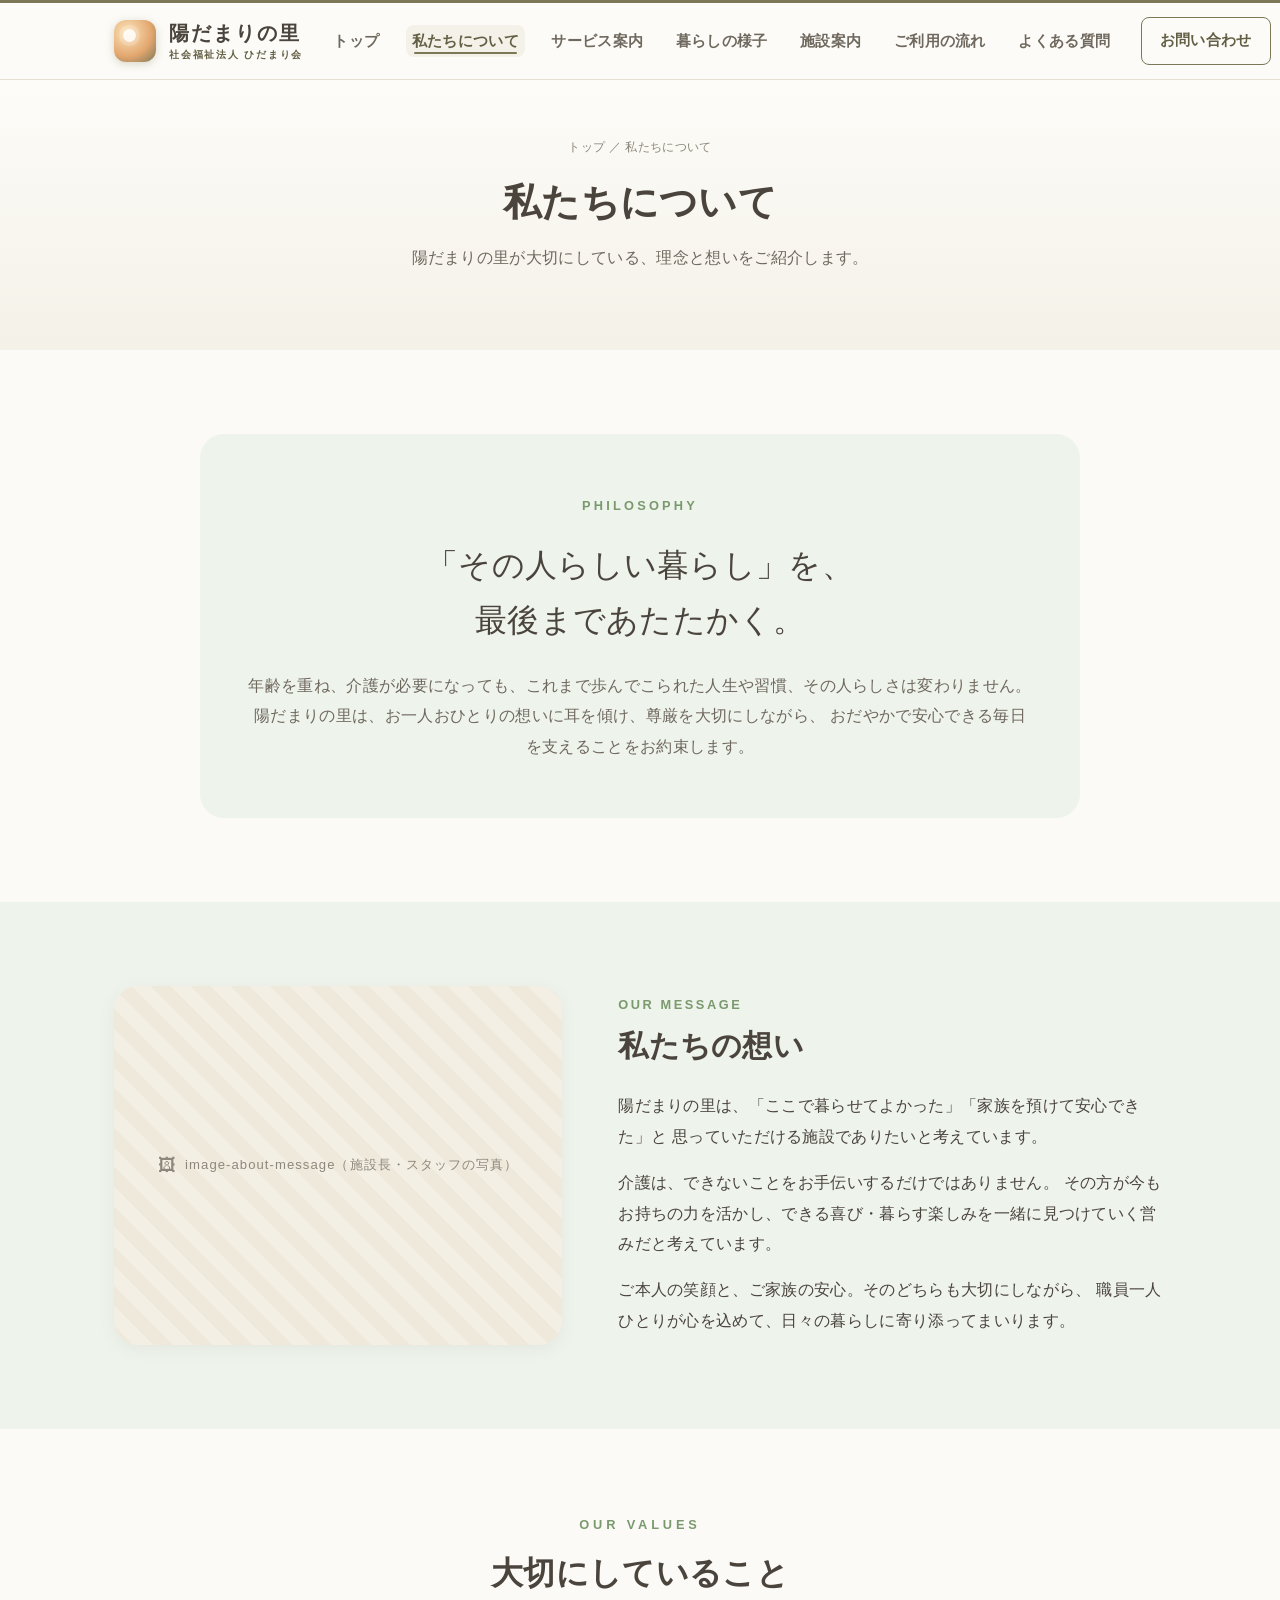
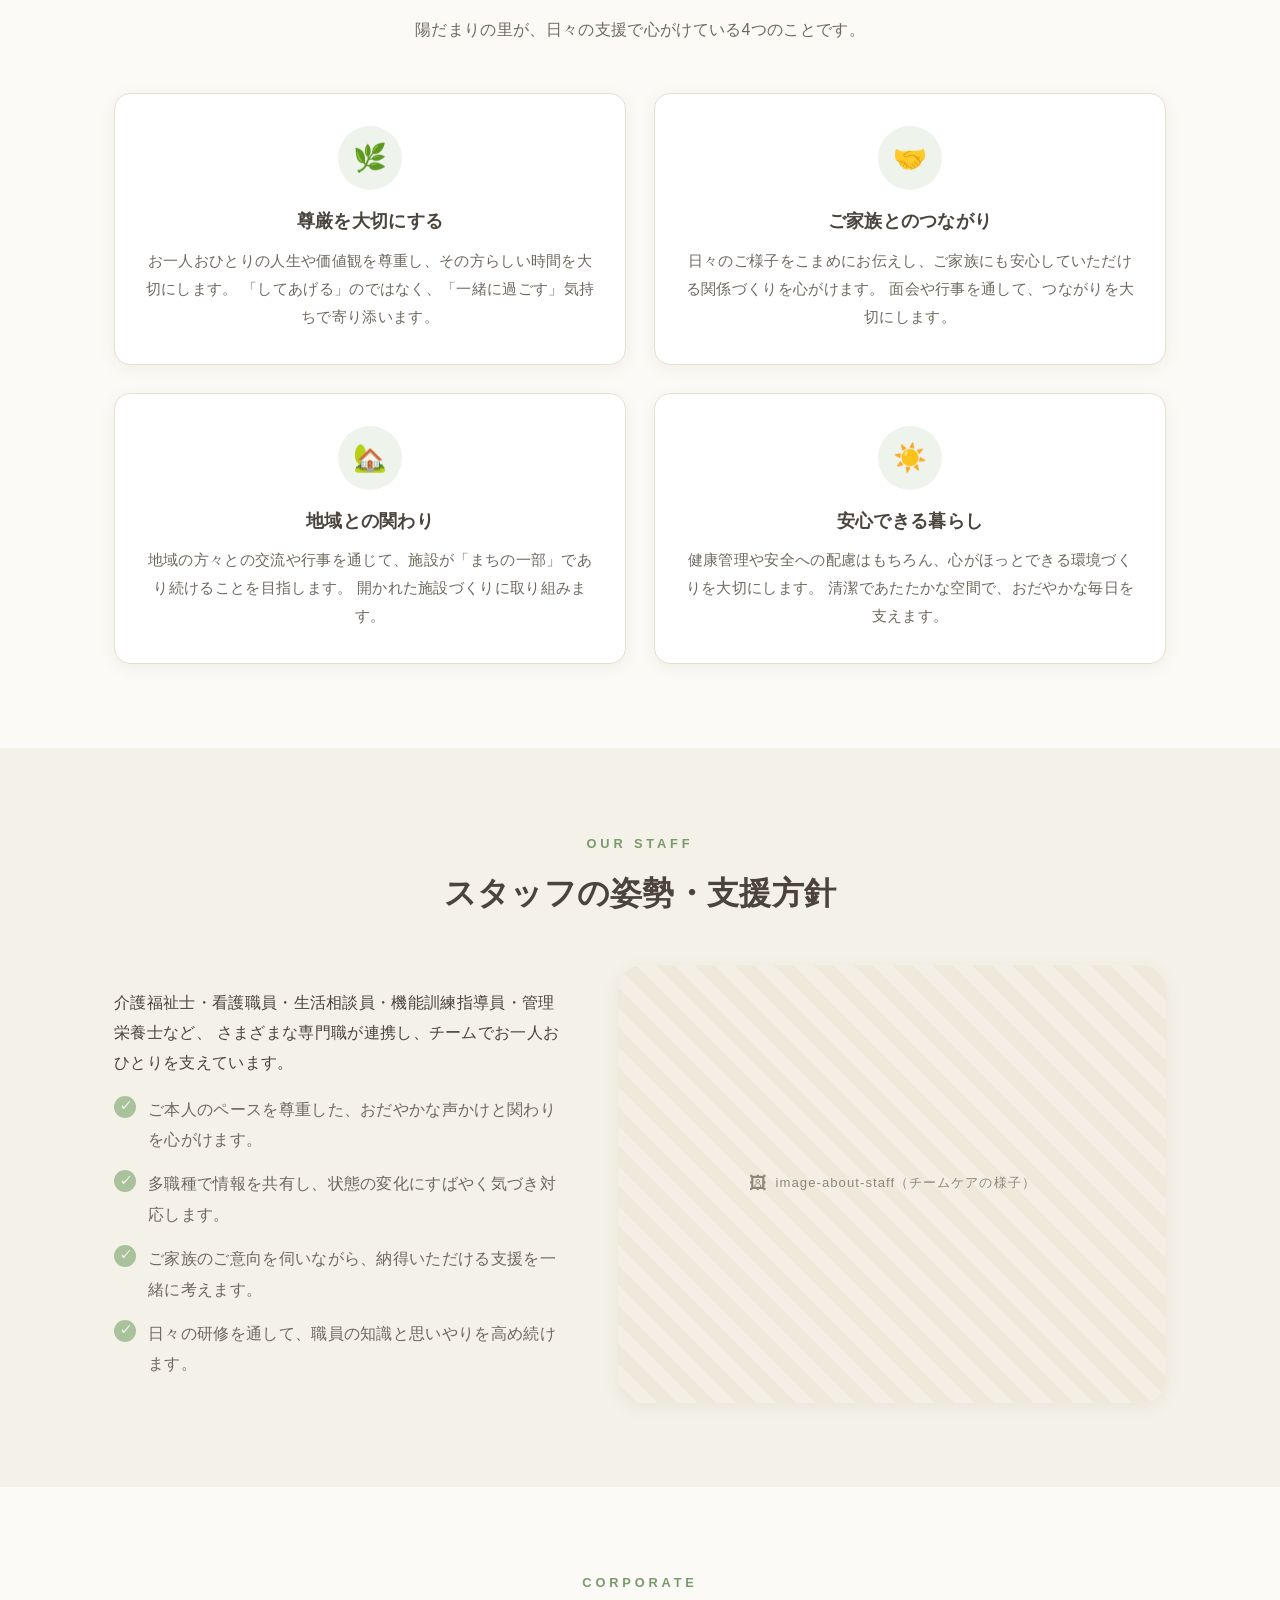
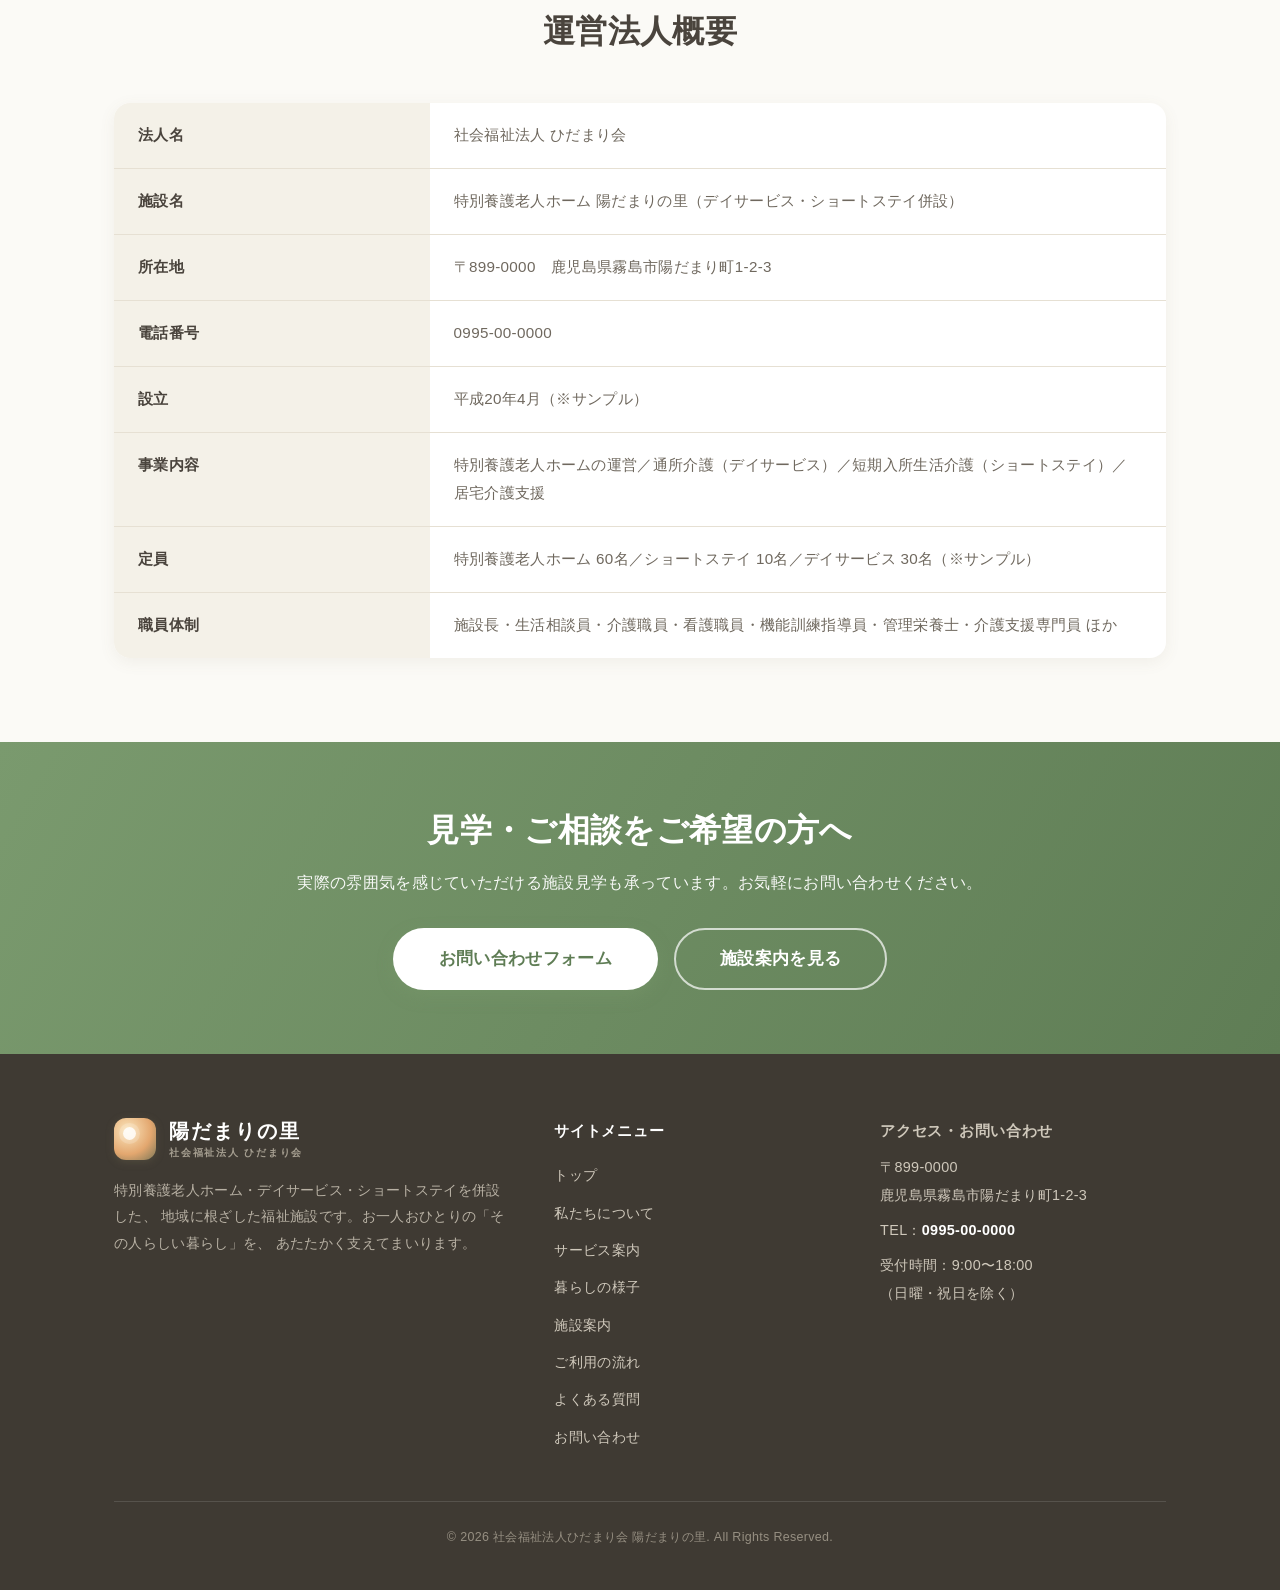
==== about.html @ ba88ad61 "Initial build for Hidamari no Sato site" ====
<!DOCTYPE html>
<html lang="ja">
<head>
  <meta charset="UTF-8" />
  <meta name="viewport" content="width=device-width, initial-scale=1.0" />
  <title>私たちについて ｜ 陽だまりの里</title>
  <meta name="description" content="陽だまりの里の理念と私たちの想い。尊厳を大切にし、ご家族とのつながり、地域との関わり、安心できる暮らしを大切にしています。" />
  <link rel="stylesheet" href="style.css" />
</head>
<body>

  <!-- ===== ヘッダー ===== -->
  <header class="header">
    <div class="wrap header__inner">
      <a class="brand" href="index.html">
        <span class="brand__mark" aria-hidden="true"></span>
        <span class="brand__text">
          <span class="brand__name">陽だまりの里</span>
          <span class="brand__sub">社会福祉法人 ひだまり会</span>
        </span>
      </a>
      <nav class="nav" aria-label="メインメニュー">
        <ul class="nav__list">
          <li><a href="index.html">トップ</a></li>
          <li><a href="about.html">私たちについて</a></li>
          <li><a href="service.html">サービス案内</a></li>
          <li><a href="life.html">暮らしの様子</a></li>
          <li><a href="facility.html">施設案内</a></li>
          <li><a href="guide.html">ご利用の流れ</a></li>
          <li><a href="faq.html">よくある質問</a></li>
          <li class="nav__cta-wrap"><a class="nav__cta" href="contact.html">お問い合わせ</a></li>
        </ul>
      </nav>
      <button class="nav-toggle" aria-label="メニューを開く" aria-expanded="false">
        <span></span><span></span><span></span>
      </button>
    </div>
  </header>

  <main>
    <!-- ===== ページヒーロー ===== -->
    <section class="page-hero">
      <div class="wrap">
        <p class="page-hero__crumb"><a href="index.html">トップ</a> ／ 私たちについて</p>
        <h1 class="page-hero__title">私たちについて</h1>
        <p class="page-hero__sub">陽だまりの里が大切にしている、理念と想いをご紹介します。</p>
      </div>
    </section>

    <!-- ===== 理念 ===== -->
    <section class="section">
      <div class="wrap">
        <div class="philosophy">
          <span class="philosophy__label">PHILOSOPHY</span>
          <p class="philosophy__main">「その人らしい暮らし」を、<br />最後まであたたかく。</p>
          <p class="philosophy__text">
            年齢を重ね、介護が必要になっても、これまで歩んでこられた人生や習慣、その人らしさは変わりません。
            陽だまりの里は、お一人おひとりの想いに耳を傾け、尊厳を大切にしながら、
            おだやかで安心できる毎日を支えることをお約束します。
          </p>
        </div>
      </div>
    </section>

    <!-- ===== 私たちの想い ===== -->
    <section class="section section--green">
      <div class="wrap intro__inner">
        <div class="intro__visual">
          <div class="image-ph">image-about-message（施設長・スタッフの写真）</div>
        </div>
        <div class="intro__body">
          <h2 class="intro__title">
            <small>OUR MESSAGE</small>
            私たちの想い
          </h2>
          <p>
            陽だまりの里は、「ここで暮らせてよかった」「家族を預けて安心できた」と
            思っていただける施設でありたいと考えています。
          </p>
          <p>
            介護は、できないことをお手伝いするだけではありません。
            その方が今もお持ちの力を活かし、できる喜び・暮らす楽しみを一緒に見つけていく営みだと考えています。
          </p>
          <p class="mb-0">
            ご本人の笑顔と、ご家族の安心。そのどちらも大切にしながら、
            職員一人ひとりが心を込めて、日々の暮らしに寄り添ってまいります。
          </p>
        </div>
      </div>
    </section>

    <!-- ===== 大切にしていること ===== -->
    <section class="section">
      <div class="wrap">
        <div class="sec-head">
          <span class="sec-head__en">OUR VALUES</span>
          <h2 class="sec-head__title">大切にしていること</h2>
          <p class="sec-head__lead">陽だまりの里が、日々の支援で心がけている4つのことです。</p>
        </div>

        <div class="grid grid--2">
          <div class="value-card">
            <div class="value-card__icon" aria-hidden="true">🌿</div>
            <h3 class="value-card__title">尊厳を大切にする</h3>
            <p class="value-card__text">
              お一人おひとりの人生や価値観を尊重し、その方らしい時間を大切にします。
              「してあげる」のではなく、「一緒に過ごす」気持ちで寄り添います。
            </p>
          </div>
          <div class="value-card">
            <div class="value-card__icon" aria-hidden="true">🤝</div>
            <h3 class="value-card__title">ご家族とのつながり</h3>
            <p class="value-card__text">
              日々のご様子をこまめにお伝えし、ご家族にも安心していただける関係づくりを心がけます。
              面会や行事を通して、つながりを大切にします。
            </p>
          </div>
          <div class="value-card">
            <div class="value-card__icon" aria-hidden="true">🏡</div>
            <h3 class="value-card__title">地域との関わり</h3>
            <p class="value-card__text">
              地域の方々との交流や行事を通じて、施設が「まちの一部」であり続けることを目指します。
              開かれた施設づくりに取り組みます。
            </p>
          </div>
          <div class="value-card">
            <div class="value-card__icon" aria-hidden="true">☀️</div>
            <h3 class="value-card__title">安心できる暮らし</h3>
            <p class="value-card__text">
              健康管理や安全への配慮はもちろん、心がほっとできる環境づくりを大切にします。
              清潔であたたかな空間で、おだやかな毎日を支えます。
            </p>
          </div>
        </div>
      </div>
    </section>

    <!-- ===== スタッフの姿勢 ===== -->
    <section class="section section--bg">
      <div class="wrap">
        <div class="sec-head">
          <span class="sec-head__en">OUR STAFF</span>
          <h2 class="sec-head__title">スタッフの姿勢・支援方針</h2>
        </div>
        <div class="intro__inner">
          <div class="intro__body">
            <p>
              介護福祉士・看護職員・生活相談員・機能訓練指導員・管理栄養士など、
              さまざまな専門職が連携し、チームでお一人おひとりを支えています。
            </p>
            <ul class="feature-list">
              <li>ご本人のペースを尊重した、おだやかな声かけと関わりを心がけます。</li>
              <li>多職種で情報を共有し、状態の変化にすばやく気づき対応します。</li>
              <li>ご家族のご意向を伺いながら、納得いただける支援を一緒に考えます。</li>
              <li>日々の研修を通して、職員の知識と思いやりを高め続けます。</li>
            </ul>
          </div>
          <div class="intro__visual">
            <div class="image-ph">image-about-staff（チームケアの様子）</div>
          </div>
        </div>
      </div>
    </section>

    <!-- ===== 運営法人概要 ===== -->
    <section class="section">
      <div class="wrap">
        <div class="sec-head">
          <span class="sec-head__en">CORPORATE</span>
          <h2 class="sec-head__title">運営法人概要</h2>
        </div>
        <table class="info-table">
          <tbody>
            <tr><th>法人名</th><td>社会福祉法人 ひだまり会</td></tr>
            <tr><th>施設名</th><td>特別養護老人ホーム 陽だまりの里（デイサービス・ショートステイ併設）</td></tr>
            <tr><th>所在地</th><td>〒899-0000　鹿児島県霧島市陽だまり町1-2-3</td></tr>
            <tr><th>電話番号</th><td>0995-00-0000</td></tr>
            <tr><th>設立</th><td>平成20年4月（※サンプル）</td></tr>
            <tr><th>事業内容</th><td>特別養護老人ホームの運営／通所介護（デイサービス）／短期入所生活介護（ショートステイ）／居宅介護支援</td></tr>
            <tr><th>定員</th><td>特別養護老人ホーム 60名／ショートステイ 10名／デイサービス 30名（※サンプル）</td></tr>
            <tr><th>職員体制</th><td>施設長・生活相談員・介護職員・看護職員・機能訓練指導員・管理栄養士・介護支援専門員 ほか</td></tr>
          </tbody>
        </table>
      </div>
    </section>

    <!-- ===== CTA ===== -->
    <section class="cta-band">
      <div class="wrap">
        <h2 class="cta-band__title">見学・ご相談をご希望の方へ</h2>
        <p class="cta-band__text">実際の雰囲気を感じていただける施設見学も承っています。お気軽にお問い合わせください。</p>
        <div class="cta-band__actions">
          <a class="btn btn--primary btn--lg" href="contact.html">お問い合わせフォーム</a>
          <a class="btn btn--outline btn--lg" href="facility.html">施設案内を見る</a>
        </div>
      </div>
    </section>
  </main>

  <!-- ===== フッター ===== -->
  <footer class="footer">
    <div class="wrap">
      <div class="footer__top">
        <div class="footer__brand">
          <div class="brand">
            <span class="brand__mark" aria-hidden="true"></span>
            <span class="brand__text">
              <span class="brand__name">陽だまりの里</span>
              <span class="brand__sub">社会福祉法人 ひだまり会</span>
            </span>
          </div>
          <p class="footer__desc">
            特別養護老人ホーム・デイサービス・ショートステイを併設した、
            地域に根ざした福祉施設です。お一人おひとりの「その人らしい暮らし」を、
            あたたかく支えてまいります。
          </p>
        </div>
        <div class="footer__nav">
          <p class="footer__col-title">サイトメニュー</p>
          <ul class="footer__links">
            <li><a href="index.html">トップ</a></li>
            <li><a href="about.html">私たちについて</a></li>
            <li><a href="service.html">サービス案内</a></li>
            <li><a href="life.html">暮らしの様子</a></li>
            <li><a href="facility.html">施設案内</a></li>
            <li><a href="guide.html">ご利用の流れ</a></li>
            <li><a href="faq.html">よくある質問</a></li>
            <li><a href="contact.html">お問い合わせ</a></li>
          </ul>
        </div>
        <div class="footer__contact">
          <p class="footer__col-title">アクセス・お問い合わせ</p>
          <p>〒899-0000<br />鹿児島県霧島市陽だまり町1-2-3</p>
          <p>TEL：<strong>0995-00-0000</strong></p>
          <p>受付時間：9:00〜18:00<br />（日曜・祝日を除く）</p>
        </div>
      </div>
      <p class="footer__bottom">
        &copy; <span class="js-year">2026</span> 社会福祉法人ひだまり会 陽だまりの里. All Rights Reserved.
      </p>
    </div>
  </footer>

  <script src="script.js"></script>
</body>
</html>
---- style.css ----
/* =========================================================
   陽だまりの里  -  style.css
   社会福祉法人 / 特別養護老人ホーム・デイサービス・ショートステイ
   やわらかく・落ち着いた・清潔感のあるデザインシステム
   ========================================================= */

/* ---------- カラー & 変数 ---------- */
:root {
  --c-bg:          #fbfaf6; /* 生成りベース */
  --c-bg-alt:      #f4f1e8; /* 淡いベージュ */
  --c-bg-green:    #eef3ec; /* 淡いグリーン */
  --c-white:       #ffffff;
  --c-text:        #4a443d; /* 落ち着いた文字色 */
  --c-text-soft:   #6f685e;
  --c-text-light:  #8d867b;
  --c-green:       #7a9a6e; /* メイングリーン */
  --c-green-dark:  #5f7d55;
  --c-green-soft:  #aac29c;
  --c-brown:       #9c8466; /* 落ち着いたブラウン */
  --c-brown-dark:  #7d6a51;
  --c-accent:      #e3a76f; /* やさしい陽だまりオレンジ */
  --c-line:        #e6e0d3;
  --c-shadow:      rgba(110, 100, 80, 0.10);
  --c-khaki:       #7c7757; /* 少し深みのあるカーキ（法人アクセント） */
  --c-khaki-dark:  #635f44;
  --c-header-bg:   #fcfbf7; /* ヘッダー専用ベース */

  --header-h: 76px;

  --radius-s: 10px;
  --radius-m: 16px;
  --radius-l: 24px;

  --shadow-soft: 0 6px 22px var(--c-shadow);
  --shadow-card: 0 4px 16px rgba(110, 100, 80, 0.08);

  --wrap: 1100px;
  --font: "Hiragino Kaku Gothic ProN", "Hiragino Sans", "Noto Sans JP",
          "Yu Gothic", "Meiryo", sans-serif;
  --font-serif: "Hiragino Mincho ProN", "Yu Mincho", "Noto Serif JP", serif;
}

/* ---------- リセット ---------- */
*,
*::before,
*::after { box-sizing: border-box; }

html { scroll-behavior: smooth; }

body {
  margin: 0;
  font-family: var(--font);
  color: var(--c-text);
  background: var(--c-bg);
  line-height: 1.9;
  font-size: 16px;
  letter-spacing: 0.02em;
  -webkit-font-smoothing: antialiased;
}

img { max-width: 100%; display: block; }

a { color: inherit; text-decoration: none; }

ul { list-style: none; margin: 0; padding: 0; }

h1, h2, h3, h4 {
  margin: 0;
  line-height: 1.5;
  font-weight: 700;
}

p { margin: 0 0 1em; }

/* ---------- 汎用レイアウト ---------- */
.wrap {
  width: 100%;
  max-width: var(--wrap);
  margin: 0 auto;
  padding: 0 24px;
}

.section { padding: 84px 0; }
.section--tight { padding: 56px 0; }
.section--bg { background: var(--c-bg-alt); }
.section--green { background: var(--c-bg-green); }

.text-center { text-align: center; }

/* セクション見出し */
.sec-head {
  text-align: center;
  margin-bottom: 48px;
}
.sec-head__en {
  display: block;
  font-size: 0.8rem;
  letter-spacing: 0.3em;
  color: var(--c-green);
  margin-bottom: 12px;
  font-weight: 600;
}
.sec-head__title {
  font-size: clamp(1.5rem, 4vw, 2rem);
  color: var(--c-text);
  font-family: var(--font-serif);
}
.sec-head__lead {
  margin-top: 18px;
  color: var(--c-text-soft);
  font-size: 1rem;
}

/* ---------- ボタン ---------- */
.btn {
  display: inline-flex;
  align-items: center;
  justify-content: center;
  gap: 8px;
  padding: 15px 32px;
  border-radius: 999px;
  font-weight: 700;
  font-size: 1rem;
  border: 2px solid transparent;
  cursor: pointer;
  transition: transform .2s ease, box-shadow .2s ease, background .2s ease;
  line-height: 1.3;
}
.btn--primary {
  background: var(--c-green);
  color: #fff;
  box-shadow: 0 6px 16px rgba(122,154,110,0.35);
}
.btn--primary:hover { background: var(--c-green-dark); transform: translateY(-2px); }
.btn--outline {
  background: #fff;
  color: var(--c-green-dark);
  border-color: var(--c-green-soft);
}
.btn--outline:hover { background: var(--c-bg-green); transform: translateY(-2px); }
.btn--brown {
  background: var(--c-brown);
  color: #fff;
  box-shadow: 0 6px 16px rgba(156,132,102,0.30);
}
.btn--brown:hover { background: var(--c-brown-dark); transform: translateY(-2px); }
.btn--lg { padding: 18px 44px; font-size: 1.05rem; }

/* ---------- ヘッダー（陽だまりの里 専用デザイン） ---------- */
.header {
  position: sticky;
  top: 0;
  z-index: 100;
  background: var(--c-header-bg);
  /* 上部に細い法人アクセントライン＝施設・法人らしいきちんと感 */
  border-top: 3px solid var(--c-khaki);
  border-bottom: 1px solid var(--c-line);
  box-shadow: 0 1px 0 rgba(255,255,255,0.6) inset;
}
.header__inner {
  display: flex;
  align-items: center;
  justify-content: space-between;
  gap: 24px;
  height: var(--header-h);
}

/* --- ロゴまわり --- */
.brand {
  display: flex;
  align-items: center;
  gap: 13px;
  flex-shrink: 0;
}
/* 丸ではなく角丸スクエア＝森サイトの円形マークと差別化 */
.brand__mark {
  position: relative;
  width: 42px;
  height: 42px;
  border-radius: 12px;
  background:
    radial-gradient(circle at 32% 30%, #fbe6bd 0%, var(--c-accent) 58%, var(--c-khaki) 100%);
  flex-shrink: 0;
  box-shadow: 0 2px 8px rgba(124,119,87,0.28);
}
/* マーク内に小さな“陽だまり”の光をひとつ */
.brand__mark::after {
  content: "";
  position: absolute;
  top: 9px; left: 9px;
  width: 13px; height: 13px;
  border-radius: 50%;
  background: rgba(255,255,255,0.85);
  box-shadow: 0 0 0 4px rgba(255,255,255,0.18);
}
.brand__text { display: flex; flex-direction: column; line-height: 1.25; }
.brand__name {
  font-family: var(--font-serif);
  font-size: 1.28rem;
  font-weight: 700;
  color: var(--c-text);
  letter-spacing: 0.10em;
}
.brand__sub {
  margin-top: 2px;
  font-size: 0.62rem;
  font-weight: 600;
  color: var(--c-khaki-dark);
  letter-spacing: 0.18em;
}

/* --- ナビ（PCで1行に収める） --- */
.nav__list {
  display: flex;
  align-items: center;
  gap: clamp(14px, 1.6vw, 26px);
}
.nav__list a {
  font-size: 0.92rem;
  font-weight: 600;
  color: var(--c-text-soft);
  white-space: nowrap;
  position: relative;
  padding: 8px 6px;
  border-radius: 8px;
  transition: color .2s, background-color .2s;
}
.nav__list a:hover { color: var(--c-khaki-dark); }

/* アクティブ表示：淡いベージュ背景＋文字色＋細い下線（上品に） */
.nav__list a.is-active {
  color: var(--c-khaki-dark);
  background: var(--c-bg-alt);
}
.nav__list a.is-active::after {
  content: "";
  position: absolute;
  left: 8px; right: 8px; bottom: 3px;
  height: 2px;
  background: var(--c-khaki);
  border-radius: 2px;
}

/* --- お問い合わせCTA：丸ピル塗りではなく上品な枠線ボタン --- */
.nav__cta-wrap { margin-left: 4px; }
.nav__cta {
  display: inline-block;
  background: transparent;
  color: var(--c-khaki-dark) !important;
  border: 1.5px solid var(--c-khaki);
  padding: 9px 18px !important;
  border-radius: 10px;
  white-space: nowrap;
  transition: background-color .2s, color .2s, border-color .2s;
}
.nav__cta::after { display: none; }
.nav__cta:hover {
  background: var(--c-khaki);
  color: #fff !important;
  border-color: var(--c-khaki);
}

/* --- ハンバーガー --- */
.nav-toggle {
  display: none;
  width: 46px;
  height: 46px;
  border: none;
  background: transparent;
  cursor: pointer;
  position: relative;
  flex-shrink: 0;
}
.nav-toggle span {
  position: absolute;
  left: 11px;
  width: 24px;
  height: 2px;
  background: var(--c-khaki-dark);
  border-radius: 2px;
  transition: transform .3s, opacity .3s, top .3s;
}
.nav-toggle span:nth-child(1) { top: 16px; }
.nav-toggle span:nth-child(2) { top: 23px; }
.nav-toggle span:nth-child(3) { top: 30px; }
.nav-toggle.is-open span:nth-child(1) { top: 23px; transform: rotate(45deg); }
.nav-toggle.is-open span:nth-child(2) { opacity: 0; }
.nav-toggle.is-open span:nth-child(3) { top: 23px; transform: rotate(-45deg); }

/* ---------- ヒーロー ---------- */
.hero {
  position: relative;
  background: linear-gradient(180deg, #fdfcf8 0%, var(--c-bg-green) 100%);
  overflow: hidden;
}
.hero__inner {
  display: grid;
  grid-template-columns: 1.05fr 0.95fr;
  gap: 48px;
  align-items: center;
  padding: 76px 0 88px;
}
.hero__copy { max-width: 540px; }
.hero__badge {
  display: inline-block;
  background: #fff;
  color: var(--c-green-dark);
  border: 1px solid var(--c-green-soft);
  font-size: 0.8rem;
  font-weight: 600;
  padding: 6px 16px;
  border-radius: 999px;
  margin-bottom: 24px;
}
.hero__title {
  font-family: var(--font-serif);
  font-size: clamp(1.8rem, 4.6vw, 2.9rem);
  line-height: 1.55;
  color: var(--c-text);
  margin-bottom: 24px;
}
.hero__title .accent { color: var(--c-green-dark); }
.hero__lead {
  font-size: 1.05rem;
  color: var(--c-text-soft);
  margin-bottom: 34px;
}
.hero__actions { display: flex; flex-wrap: wrap; gap: 16px; }
.hero__visual {
  position: relative;
  border-radius: var(--radius-l);
  overflow: hidden;
  box-shadow: var(--shadow-soft);
  aspect-ratio: 4 / 3.4;
}

/* ページ共通ヒーロー（下層ページ） */
.page-hero {
  background: linear-gradient(180deg, #fdfcf8 0%, var(--c-bg-alt) 100%);
  padding: 56px 0 60px;
  text-align: center;
}
.page-hero__crumb {
  font-size: 0.78rem;
  color: var(--c-text-light);
  margin-bottom: 14px;
}
.page-hero__crumb a:hover { color: var(--c-green-dark); }
.page-hero__title {
  font-family: var(--font-serif);
  font-size: clamp(1.7rem, 4vw, 2.4rem);
  color: var(--c-text);
}
.page-hero__sub {
  margin-top: 12px;
  color: var(--c-text-soft);
}

/* ---------- 画像プレースホルダー ---------- */
.image-ph {
  width: 100%;
  height: 100%;
  min-height: 180px;
  display: flex;
  align-items: center;
  justify-content: center;
  text-align: center;
  background:
    repeating-linear-gradient(45deg, #efe9dc 0 14px, #f4efe4 14px 28px);
  color: var(--c-text-light);
  font-size: 0.82rem;
  letter-spacing: 0.08em;
  border-radius: inherit;
}
.image-ph::before {
  content: "🖼";
  margin-right: 8px;
  font-size: 1.1rem;
}

/* ---------- 紹介（index intro） ---------- */
.intro__inner {
  display: grid;
  grid-template-columns: 0.9fr 1.1fr;
  gap: 56px;
  align-items: center;
}
.intro__visual {
  border-radius: var(--radius-l);
  overflow: hidden;
  box-shadow: var(--shadow-card);
  aspect-ratio: 4 / 3.2;
}
.intro__title {
  font-family: var(--font-serif);
  font-size: clamp(1.4rem, 3.5vw, 1.9rem);
  margin-bottom: 22px;
  color: var(--c-text);
}
.intro__title small {
  display: block;
  font-size: 0.8rem;
  letter-spacing: 0.2em;
  color: var(--c-green);
  margin-bottom: 10px;
  font-family: var(--font);
}

/* ---------- カードグリッド（サービス等） ---------- */
.grid {
  display: grid;
  gap: 28px;
}
.grid--3 { grid-template-columns: repeat(3, 1fr); }
.grid--2 { grid-template-columns: repeat(2, 1fr); }

.card {
  background: #fff;
  border: 1px solid var(--c-line);
  border-radius: var(--radius-m);
  overflow: hidden;
  box-shadow: var(--shadow-card);
  transition: transform .25s ease, box-shadow .25s ease;
  display: flex;
  flex-direction: column;
}
.card:hover { transform: translateY(-4px); box-shadow: var(--shadow-soft); }
.card__media { aspect-ratio: 16 / 10; }
.card__body { padding: 26px 24px 28px; flex: 1; display: flex; flex-direction: column; }
.card__icon {
  width: 52px; height: 52px;
  border-radius: 50%;
  background: var(--c-bg-green);
  display: flex; align-items: center; justify-content: center;
  font-size: 1.4rem;
  margin-bottom: 16px;
}
.card__num {
  font-size: 0.78rem;
  letter-spacing: 0.2em;
  color: var(--c-green);
  font-weight: 700;
  margin-bottom: 8px;
}
.card__title {
  font-size: 1.2rem;
  margin-bottom: 12px;
  color: var(--c-text);
  font-family: var(--font-serif);
}
.card__text {
  color: var(--c-text-soft);
  font-size: 0.95rem;
  margin-bottom: 18px;
}
.card__link {
  margin-top: auto;
  font-weight: 700;
  font-size: 0.9rem;
  color: var(--c-green-dark);
}
.card__link::after { content: " →"; }

/* ---------- 特徴リスト（チェック） ---------- */
.feature-list { display: grid; gap: 14px; }
.feature-list li {
  position: relative;
  padding-left: 34px;
  color: var(--c-text-soft);
}
.feature-list li::before {
  content: "✓";
  position: absolute;
  left: 0; top: 1px;
  width: 22px; height: 22px;
  background: var(--c-green-soft);
  color: #fff;
  border-radius: 50%;
  display: flex; align-items: center; justify-content: center;
  font-size: 0.78rem;
  font-weight: 700;
}

/* ---------- 価値観カード（4つの大切なこと） ---------- */
.value-card {
  background: #fff;
  border-radius: var(--radius-m);
  padding: 32px 26px;
  border: 1px solid var(--c-line);
  box-shadow: var(--shadow-card);
  text-align: center;
}
.value-card__icon {
  width: 64px; height: 64px;
  border-radius: 50%;
  margin: 0 auto 18px;
  background: var(--c-bg-green);
  display: flex; align-items: center; justify-content: center;
  font-size: 1.7rem;
}
.value-card__title {
  font-family: var(--font-serif);
  font-size: 1.15rem;
  margin-bottom: 12px;
}
.value-card__text { font-size: 0.92rem; color: var(--c-text-soft); margin: 0; }

/* ---------- サービス詳細（service） ---------- */
.service-block {
  background: #fff;
  border: 1px solid var(--c-line);
  border-radius: var(--radius-l);
  overflow: hidden;
  box-shadow: var(--shadow-card);
  margin-bottom: 40px;
}
.service-block__inner {
  display: grid;
  grid-template-columns: 1fr 1.2fr;
}
.service-block:nth-child(even) .service-block__inner { grid-template-columns: 1.2fr 1fr; }
.service-block:nth-child(even) .service-block__media { order: 2; }
.service-block__media { min-height: 320px; }
.service-block__body { padding: 40px 38px; }
.service-block__tag {
  display: inline-block;
  background: var(--c-bg-green);
  color: var(--c-green-dark);
  font-size: 0.78rem;
  font-weight: 700;
  padding: 5px 14px;
  border-radius: 999px;
  margin-bottom: 16px;
}
.service-block__title {
  font-family: var(--font-serif);
  font-size: 1.5rem;
  margin-bottom: 16px;
  color: var(--c-text);
}
.service-block__meta {
  background: var(--c-bg);
  border-radius: var(--radius-s);
  padding: 16px 20px;
  margin: 20px 0;
}
.service-block__meta dt {
  font-weight: 700;
  color: var(--c-green-dark);
  font-size: 0.85rem;
  margin-bottom: 4px;
}
.service-block__meta dd { margin: 0 0 14px; color: var(--c-text-soft); font-size: 0.95rem; }
.service-block__meta dd:last-child { margin-bottom: 0; }

/* ---------- 1日の流れ（life） ---------- */
.timeline {
  position: relative;
  max-width: 760px;
  margin: 0 auto;
  padding-left: 8px;
}
.timeline::before {
  content: "";
  position: absolute;
  left: 26px; top: 8px; bottom: 8px;
  width: 2px;
  background: var(--c-green-soft);
}
.timeline__item {
  position: relative;
  padding: 0 0 36px 76px;
}
.timeline__item:last-child { padding-bottom: 0; }
.timeline__dot {
  position: absolute;
  left: 8px; top: 0;
  width: 38px; height: 38px;
  border-radius: 50%;
  background: #fff;
  border: 3px solid var(--c-green-soft);
  display: flex; align-items: center; justify-content: center;
  font-size: 1rem;
}
.timeline__time {
  font-weight: 700;
  color: var(--c-green-dark);
  font-size: 0.9rem;
  margin-bottom: 4px;
}
.timeline__title { font-size: 1.1rem; margin-bottom: 6px; font-family: var(--font-serif); }
.timeline__text { color: var(--c-text-soft); font-size: 0.95rem; margin: 0; }

/* ---------- 暮らしの要素グリッド ---------- */
.life-grid { display: grid; grid-template-columns: repeat(3,1fr); gap: 24px; }
.life-item {
  background: #fff;
  border-radius: var(--radius-m);
  overflow: hidden;
  border: 1px solid var(--c-line);
  box-shadow: var(--shadow-card);
}
.life-item__media { aspect-ratio: 4/3; }
.life-item__body { padding: 20px 22px 24px; }
.life-item__title {
  font-family: var(--font-serif);
  font-size: 1.1rem;
  margin-bottom: 8px;
}
.life-item__text { color: var(--c-text-soft); font-size: 0.9rem; margin: 0; }

/* ---------- 施設グリッド（facility） ---------- */
.facility-grid { display: grid; grid-template-columns: repeat(3,1fr); gap: 26px; }
.facility-card {
  background: #fff;
  border-radius: var(--radius-m);
  overflow: hidden;
  border: 1px solid var(--c-line);
  box-shadow: var(--shadow-card);
  transition: transform .25s, box-shadow .25s;
}
.facility-card:hover { transform: translateY(-4px); box-shadow: var(--shadow-soft); }
.facility-card__media { aspect-ratio: 4/3; }
.facility-card__body { padding: 22px 22px 26px; }
.facility-card__title {
  font-family: var(--font-serif);
  font-size: 1.15rem;
  margin-bottom: 8px;
  display: flex; align-items: center; gap: 8px;
}
.facility-card__text { color: var(--c-text-soft); font-size: 0.9rem; margin: 0; }

/* ---------- ステップ（guide） ---------- */
.steps { display: grid; gap: 22px; max-width: 820px; margin: 0 auto; }
.step {
  display: grid;
  grid-template-columns: 96px 1fr;
  background: #fff;
  border: 1px solid var(--c-line);
  border-radius: var(--radius-m);
  box-shadow: var(--shadow-card);
  overflow: hidden;
}
.step__num {
  background: var(--c-bg-green);
  display: flex;
  flex-direction: column;
  align-items: center;
  justify-content: center;
  color: var(--c-green-dark);
}
.step__num span { font-size: 0.66rem; letter-spacing: 0.18em; }
.step__num strong { font-size: 1.9rem; font-family: var(--font-serif); }
.step__body { padding: 24px 28px; }
.step__title { font-size: 1.2rem; margin-bottom: 8px; font-family: var(--font-serif); }
.step__text { color: var(--c-text-soft); font-size: 0.95rem; margin: 0; }

/* ---------- アコーディオン（faq） ---------- */
.faq-group { max-width: 820px; margin: 0 auto; }
.faq-group + .faq-group { margin-top: 44px; }
.faq-group__head {
  font-family: var(--font-serif);
  font-size: 1.25rem;
  color: var(--c-green-dark);
  margin-bottom: 18px;
  padding-left: 14px;
  border-left: 4px solid var(--c-green-soft);
}
.faq-item {
  background: #fff;
  border: 1px solid var(--c-line);
  border-radius: var(--radius-m);
  margin-bottom: 14px;
  overflow: hidden;
}
.faq-q {
  width: 100%;
  text-align: left;
  background: #fff;
  border: none;
  cursor: pointer;
  padding: 22px 56px 22px 56px;
  font-size: 1rem;
  font-weight: 700;
  color: var(--c-text);
  position: relative;
  line-height: 1.6;
}
.faq-q::before {
  content: "Q";
  position: absolute;
  left: 22px; top: 20px;
  color: var(--c-green);
  font-family: var(--font-serif);
  font-size: 1.1rem;
}
.faq-q::after {
  content: "";
  position: absolute;
  right: 24px; top: 50%;
  width: 11px; height: 11px;
  border-right: 2px solid var(--c-green);
  border-bottom: 2px solid var(--c-green);
  transform: translateY(-65%) rotate(45deg);
  transition: transform .3s;
}
.faq-item.is-open .faq-q::after { transform: translateY(-35%) rotate(-135deg); }
.faq-a {
  max-height: 0;
  overflow: hidden;
  transition: max-height .35s ease;
}
.faq-a__inner {
  padding: 0 24px 24px 56px;
  color: var(--c-text-soft);
  position: relative;
  font-size: 0.96rem;
}
.faq-a__inner::before {
  content: "A";
  position: absolute;
  left: 22px; top: 0;
  color: var(--c-accent);
  font-family: var(--font-serif);
  font-size: 1.1rem;
  font-weight: 700;
}

/* ---------- 想い / 理念（about） ---------- */
.philosophy {
  background: var(--c-bg-green);
  border-radius: var(--radius-l);
  padding: 56px 48px;
  text-align: center;
  max-width: 880px;
  margin: 0 auto;
}
.philosophy__label {
  font-size: 0.8rem;
  letter-spacing: 0.25em;
  color: var(--c-green);
  font-weight: 600;
}
.philosophy__main {
  font-family: var(--font-serif);
  font-size: clamp(1.4rem, 4vw, 2rem);
  margin: 18px 0 24px;
  color: var(--c-text);
  line-height: 1.7;
}
.philosophy__text { color: var(--c-text-soft); margin: 0; }

/* ---------- 法人概要テーブル ---------- */
.info-table {
  width: 100%;
  border-collapse: collapse;
  background: #fff;
  border-radius: var(--radius-m);
  overflow: hidden;
  box-shadow: var(--shadow-card);
}
.info-table th, .info-table td {
  text-align: left;
  padding: 18px 24px;
  border-bottom: 1px solid var(--c-line);
  font-size: 0.95rem;
  vertical-align: top;
}
.info-table tr:last-child th,
.info-table tr:last-child td { border-bottom: none; }
.info-table th {
  width: 30%;
  background: var(--c-bg-alt);
  color: var(--c-text);
  font-weight: 700;
  white-space: nowrap;
}
.info-table td { color: var(--c-text-soft); }

/* ---------- CTA帯 ---------- */
.cta-band {
  background: linear-gradient(120deg, var(--c-green) 0%, var(--c-green-dark) 100%);
  color: #fff;
  text-align: center;
  padding: 64px 24px;
}
.cta-band__title {
  font-family: var(--font-serif);
  font-size: clamp(1.4rem, 4vw, 2rem);
  margin-bottom: 14px;
}
.cta-band__text { opacity: 0.95; margin-bottom: 30px; }
.cta-band .btn--primary { background: #fff; color: var(--c-green-dark); }
.cta-band .btn--primary:hover { background: var(--c-bg-green); }
.cta-band .btn--outline { background: transparent; color: #fff; border-color: rgba(255,255,255,0.7); }
.cta-band .btn--outline:hover { background: rgba(255,255,255,0.12); }
.cta-band__actions { display: flex; gap: 16px; justify-content: center; flex-wrap: wrap; }
.cta-band__tel { margin-top: 26px; font-size: 0.95rem; opacity: 0.95; }
.cta-band__tel strong { font-size: 1.5rem; font-family: var(--font-serif); letter-spacing: 0.05em; }

/* ---------- お問い合わせ ---------- */
.contact-layout {
  display: grid;
  grid-template-columns: 0.9fr 1.1fr;
  gap: 48px;
  align-items: start;
}
.contact-info {
  background: var(--c-bg-green);
  border-radius: var(--radius-l);
  padding: 38px 34px;
}
.contact-info__title { font-family: var(--font-serif); font-size: 1.3rem; margin-bottom: 20px; }
.contact-info__item { margin-bottom: 24px; }
.contact-info__item:last-child { margin-bottom: 0; }
.contact-info__label {
  font-size: 0.8rem; font-weight: 700; color: var(--c-green-dark);
  margin-bottom: 4px; display: flex; align-items: center; gap: 6px;
}
.contact-info__value { font-size: 1rem; color: var(--c-text); margin: 0; }
.contact-info__tel { font-size: 1.7rem; font-family: var(--font-serif); color: var(--c-green-dark); }

.form { background: #fff; border: 1px solid var(--c-line); border-radius: var(--radius-l); padding: 38px 34px; box-shadow: var(--shadow-card); }
.form__row { margin-bottom: 22px; }
.form__label { display: block; font-weight: 700; margin-bottom: 8px; font-size: 0.92rem; }
.form__label .req {
  background: var(--c-accent); color: #fff; font-size: 0.66rem;
  padding: 2px 8px; border-radius: 4px; margin-left: 8px; vertical-align: middle;
}
.form__label .opt {
  background: var(--c-bg-alt); color: var(--c-text-light); font-size: 0.66rem;
  padding: 2px 8px; border-radius: 4px; margin-left: 8px; vertical-align: middle;
}
.form input,
.form select,
.form textarea {
  width: 100%;
  padding: 13px 16px;
  border: 1px solid var(--c-line);
  border-radius: var(--radius-s);
  font-family: inherit;
  font-size: 1rem;
  color: var(--c-text);
  background: var(--c-bg);
  transition: border .2s, box-shadow .2s;
}
.form input:focus,
.form select:focus,
.form textarea:focus {
  outline: none;
  border-color: var(--c-green-soft);
  box-shadow: 0 0 0 3px rgba(170,194,156,0.25);
  background: #fff;
}
.form textarea { resize: vertical; min-height: 140px; }
.form__note { font-size: 0.82rem; color: var(--c-text-light); margin: 0 0 24px; }
.form__submit { text-align: center; }
.form__feedback {
  display: none;
  background: var(--c-bg-green);
  border: 1px solid var(--c-green-soft);
  color: var(--c-green-dark);
  border-radius: var(--radius-s);
  padding: 16px;
  margin-bottom: 20px;
  text-align: center;
  font-weight: 600;
}
.form__feedback.is-visible { display: block; }

/* ---------- フッター ---------- */
.footer {
  background: #3f3a33;
  color: #d8d2c6;
  padding: 64px 0 28px;
  font-size: 0.9rem;
}
.footer__top {
  display: grid;
  grid-template-columns: 1.4fr 1fr 1fr;
  gap: 40px;
  padding-bottom: 40px;
  border-bottom: 1px solid rgba(255,255,255,0.12);
}
.footer__brand .brand__name { color: #fff; }
.footer__brand .brand__sub { color: #a59e90; }
.footer__desc { color: #b8b1a4; margin: 18px 0 0; line-height: 1.9; font-size: 0.86rem; }
.footer__col-title {
  color: #fff;
  font-size: 0.92rem;
  font-weight: 700;
  margin-bottom: 16px;
  letter-spacing: 0.05em;
}
.footer__links li { margin-bottom: 10px; }
.footer__links a { color: #cfc8bb; transition: color .2s; }
.footer__links a:hover { color: #fff; }
.footer__contact p { margin: 0 0 8px; color: #cfc8bb; }
.footer__contact strong { color: #fff; }
.footer__bottom {
  padding-top: 24px;
  text-align: center;
  color: #968f82;
  font-size: 0.78rem;
}

/* ---------- 補助 ---------- */
.lead-block { max-width: 760px; margin: 0 auto 48px; text-align: center; color: var(--c-text-soft); }
.mt-0 { margin-top: 0; }
.mb-0 { margin-bottom: 0; }

/* ---------- レスポンシブ ---------- */

/* ナビは1024px以下でハンバーガーへ（タブレット幅での折り返し崩れを防止） */
@media (max-width: 1024px) {
  .nav-toggle { display: block; }
  .nav {
    position: fixed;
    inset: var(--header-h) 0 auto 0;
    background: var(--c-header-bg);
    border-bottom: 1px solid var(--c-line);
    transform: translateY(-12px);
    opacity: 0;
    visibility: hidden;
    transition: opacity .3s, transform .3s, visibility .3s;
    box-shadow: 0 12px 24px rgba(110,100,80,0.12);
    max-height: calc(100vh - var(--header-h));
    overflow-y: auto;
  }
  .nav.is-open { transform: translateY(0); opacity: 1; visibility: visible; }
  .nav__list {
    flex-direction: column;
    align-items: stretch;
    gap: 0;
    padding: 10px 20px 24px;
  }
  .nav__list li { border-bottom: 1px solid var(--c-line); }
  .nav__list li:last-child { border-bottom: none; }
  .nav__list a {
    display: block;
    padding: 16px 6px;
    font-size: 1rem;
    border-radius: 8px;
  }
  .nav__list a.is-active { background: var(--c-bg-alt); }
  .nav__list a.is-active::after { display: none; }
  .nav__cta-wrap {
    border-bottom: none !important;
    margin-left: 0;
  }
  .nav__cta {
    display: block;
    text-align: center;
    margin-top: 18px;
    padding: 15px !important;
    border-radius: 10px;
  }
}

@media (max-width: 920px) {
  .grid--3 { grid-template-columns: repeat(2, 1fr); }
  .life-grid { grid-template-columns: repeat(2,1fr); }
  .facility-grid { grid-template-columns: repeat(2,1fr); }
  .hero__inner { grid-template-columns: 1fr; gap: 36px; }
  .hero__visual { aspect-ratio: 16/10; }
  .intro__inner { grid-template-columns: 1fr; gap: 32px; }
  .intro__visual { order: -1; }
  .service-block__inner,
  .service-block:nth-child(even) .service-block__inner { grid-template-columns: 1fr; }
  .service-block:nth-child(even) .service-block__media { order: 0; }
  .service-block__media { min-height: 220px; }
  .contact-layout { grid-template-columns: 1fr; }
  .footer__top { grid-template-columns: 1fr 1fr; }
  .footer__brand { grid-column: 1 / -1; }
}

@media (max-width: 680px) {
  body { font-size: 15px; }
  .section { padding: 60px 0; }
  .wrap { padding: 0 18px; }

  /* スマホでは少しコンパクトに */
  .brand__name { font-size: 1.18rem; }

  .grid--3, .grid--2, .life-grid, .facility-grid { grid-template-columns: 1fr; }
  .footer__top { grid-template-columns: 1fr; gap: 28px; }
  .philosophy { padding: 40px 24px; }
  .service-block__body { padding: 28px 24px; }
  .step { grid-template-columns: 72px 1fr; }
  .step__num strong { font-size: 1.5rem; }
  .timeline__item { padding-left: 64px; }
  .info-table th { width: 38%; padding: 14px 16px; }
  .info-table td { padding: 14px 16px; }
  .hero__actions .btn,
  .cta-band__actions .btn { width: 100%; }
}
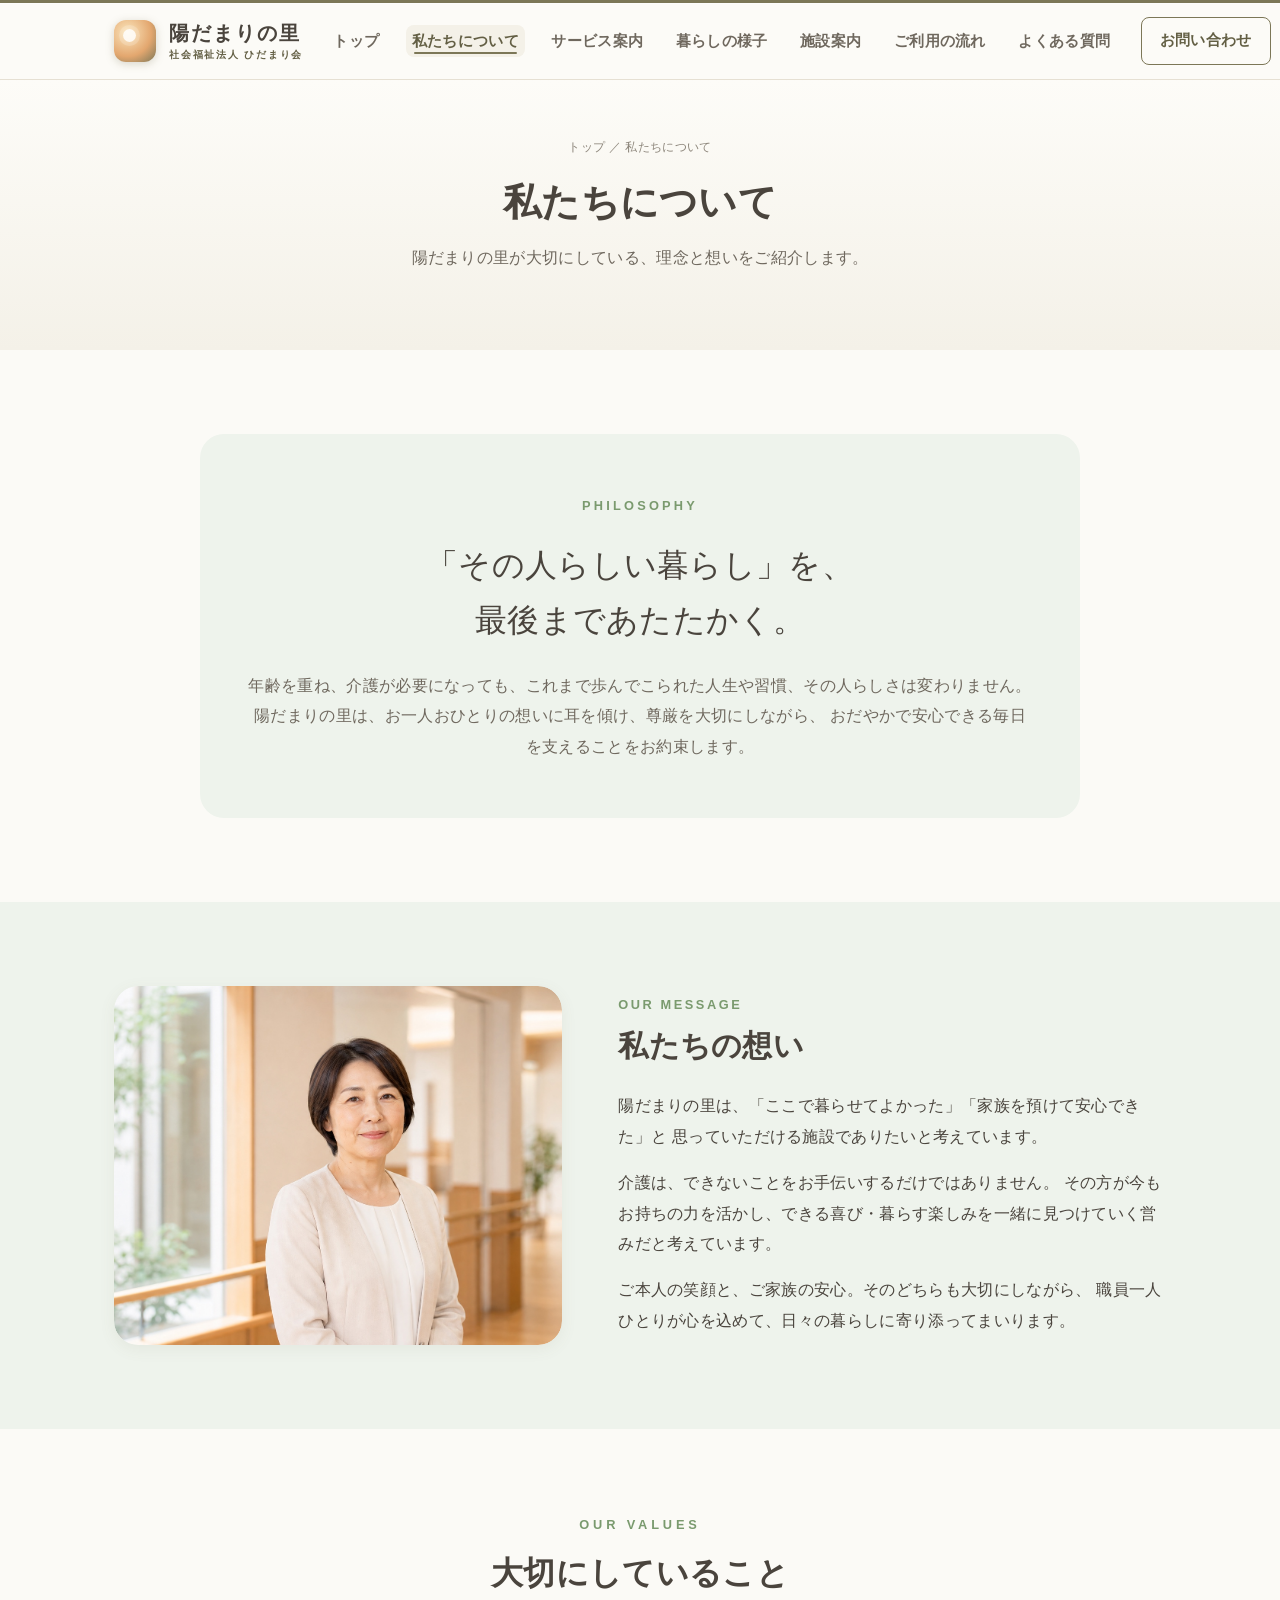
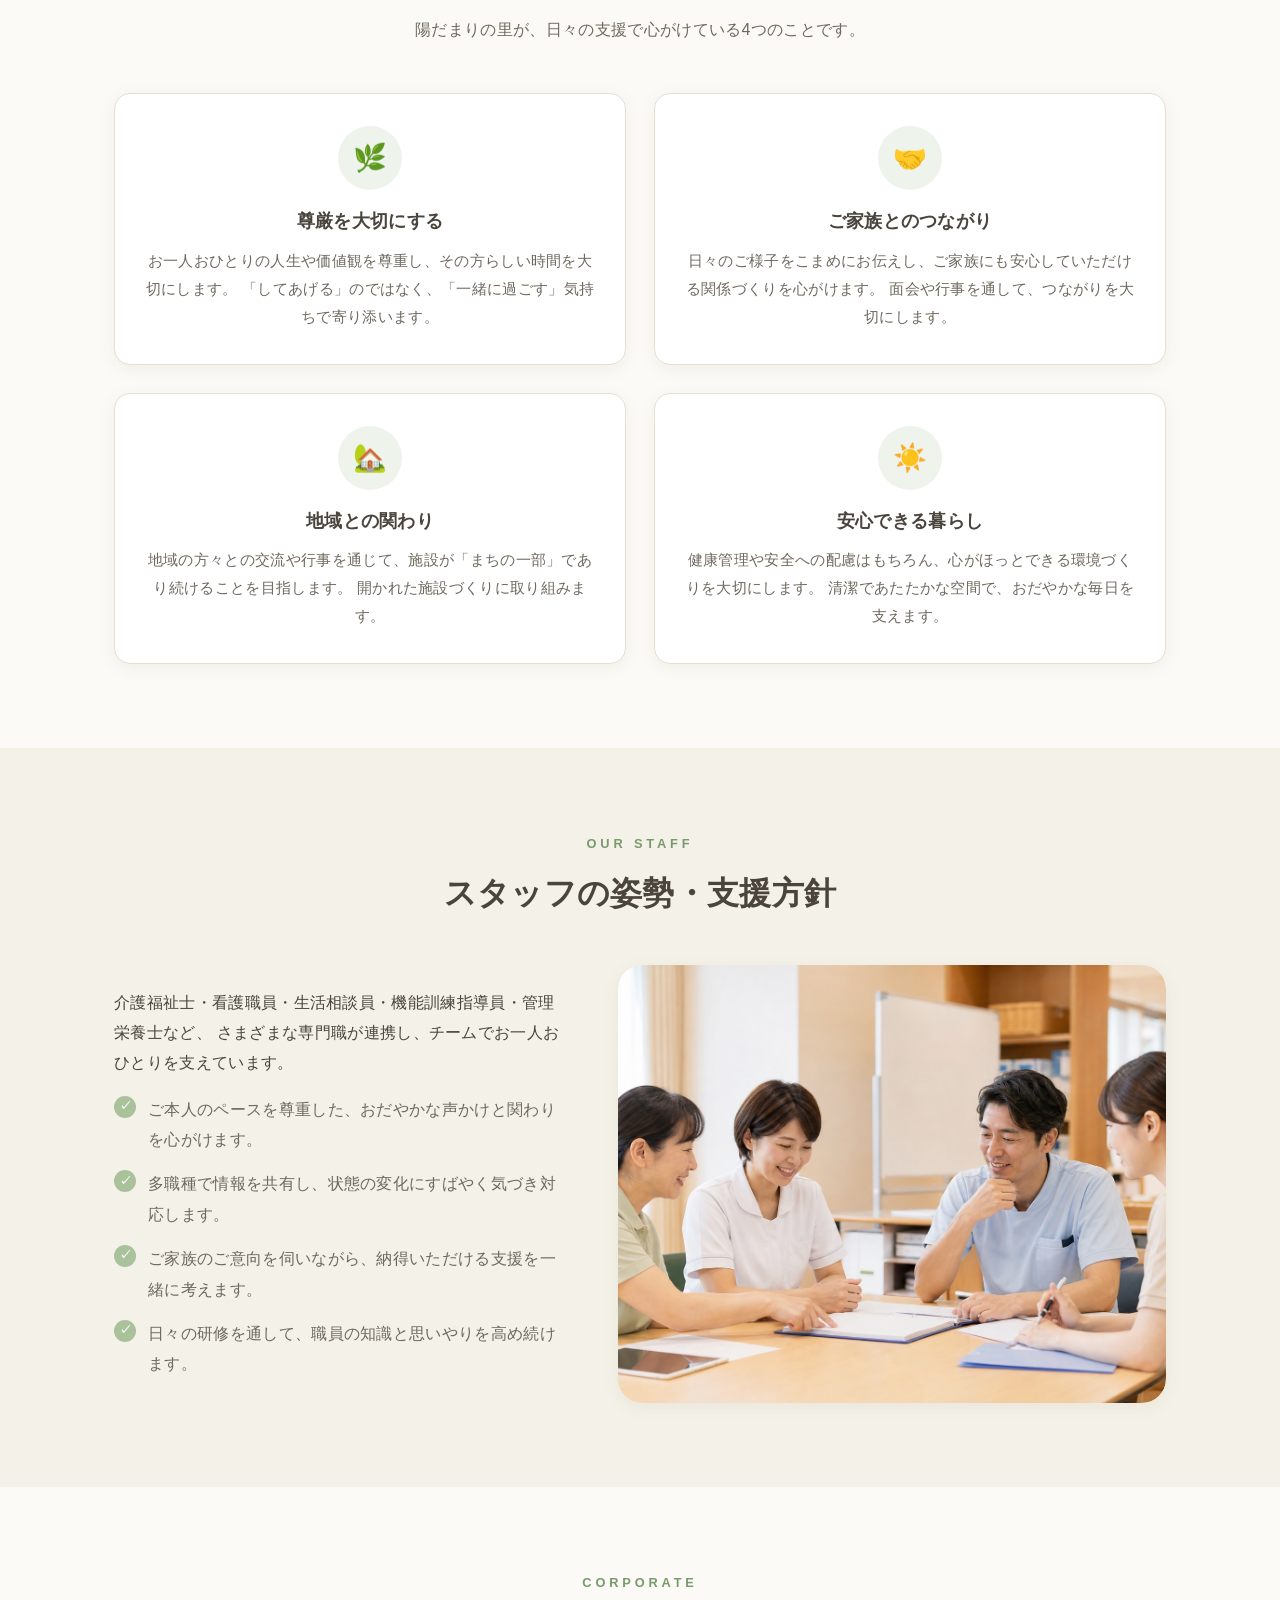
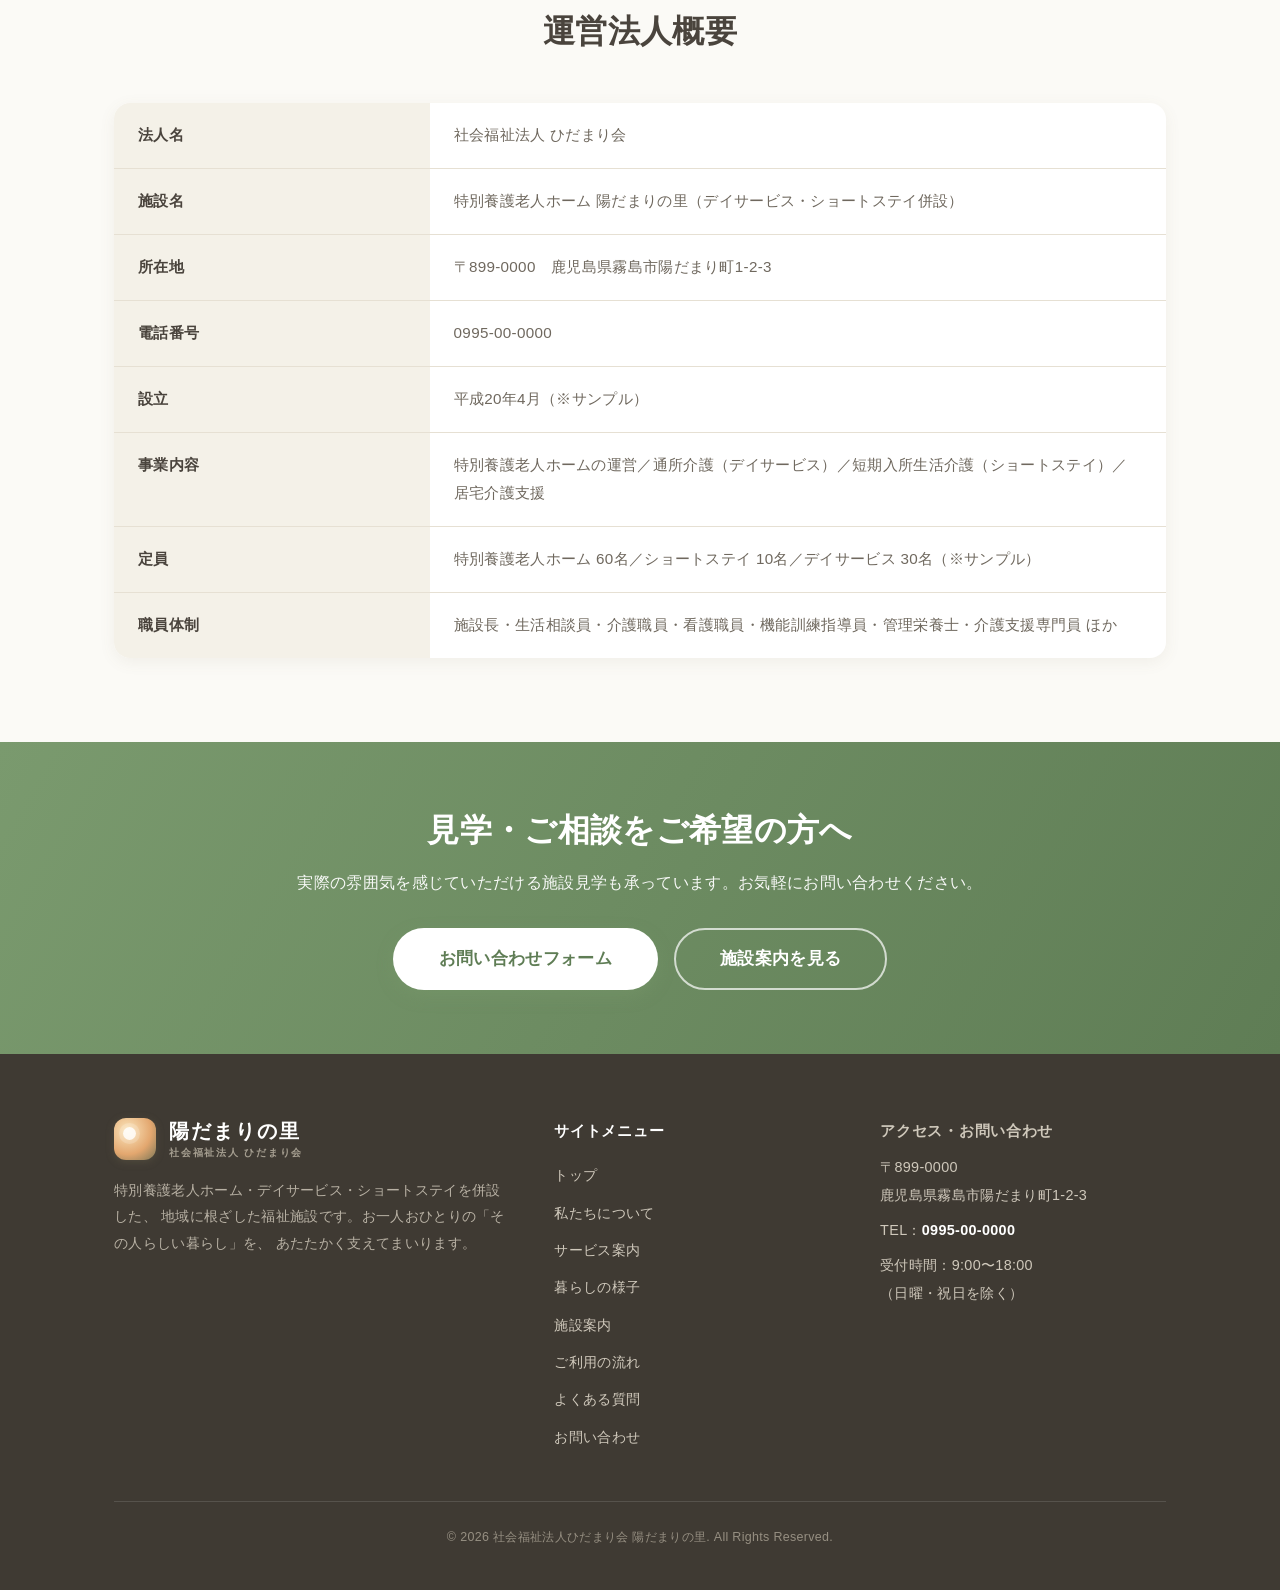
==== commit b5812798: "Add photo visuals for Hidamari no Sato" ====
--- a/about.html
+++ b/about.html
@@ -66,7 +66,7 @@
     <section class="section section--green">
       <div class="wrap intro__inner">
         <div class="intro__visual">
-          <div class="image-ph">image-about-message（施設長・スタッフの写真）</div>
+          <img class="image-img" src="assets/images/image-about-message.jpg" alt="穏やかな表情で立つ陽だまりの里の代表スタッフ" loading="lazy" />
         </div>
         <div class="intro__body">
           <h2 class="intro__title">
@@ -156,7 +156,7 @@
             </ul>
           </div>
           <div class="intro__visual">
-            <div class="image-ph">image-about-staff（チームケアの様子）</div>
+            <img class="image-img" src="assets/images/image-about-staff.jpg" alt="多職種のスタッフがチームで話し合う様子" loading="lazy" />
           </div>
         </div>
       </div>
--- a/style.css
+++ b/style.css
@@ -376,6 +376,16 @@
   content: "🖼";
   margin-right: 8px;
   font-size: 1.1rem;
+}
+
+.image-img {
+  width: 100%;
+  height: 100%;
+  min-height: 180px;
+  display: block;
+  object-fit: cover;
+  border-radius: inherit;
+  background: var(--c-bg-alt);
 }
 
 /* ---------- 紹介（index intro） ---------- */
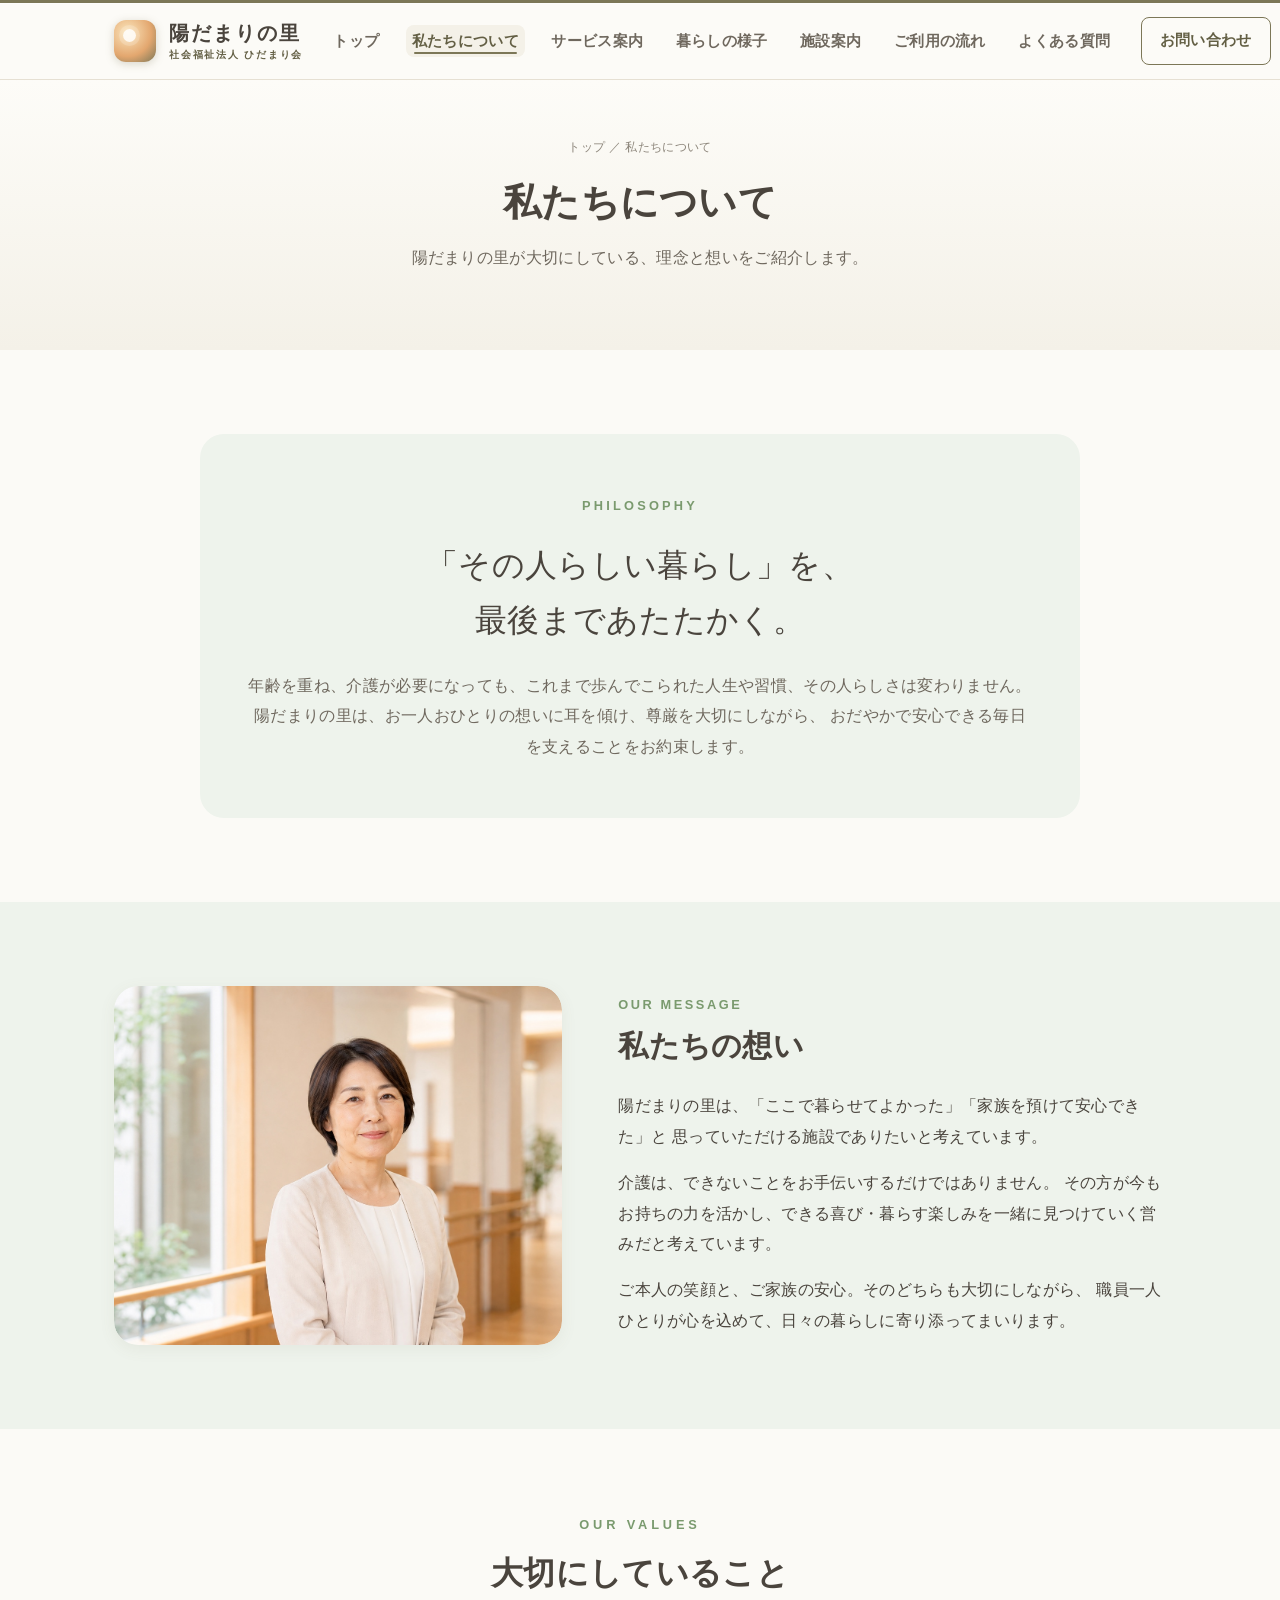
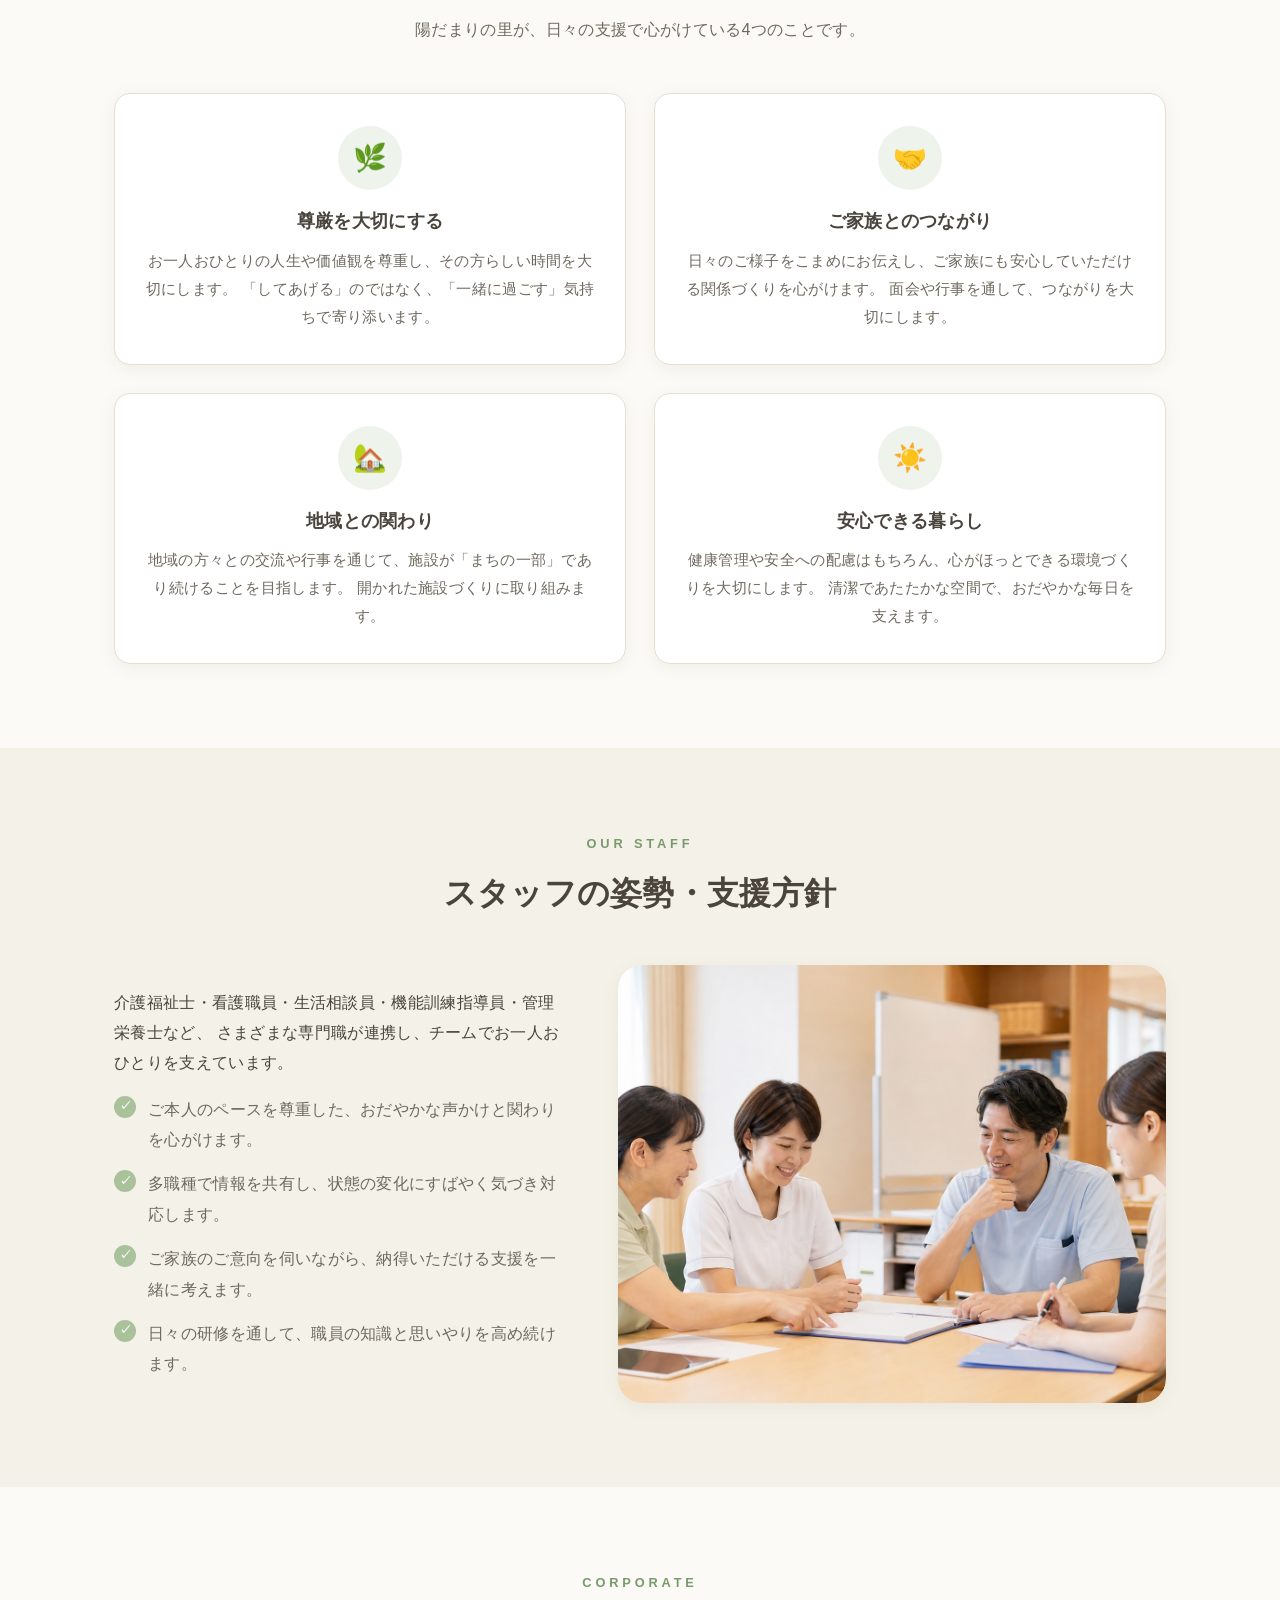
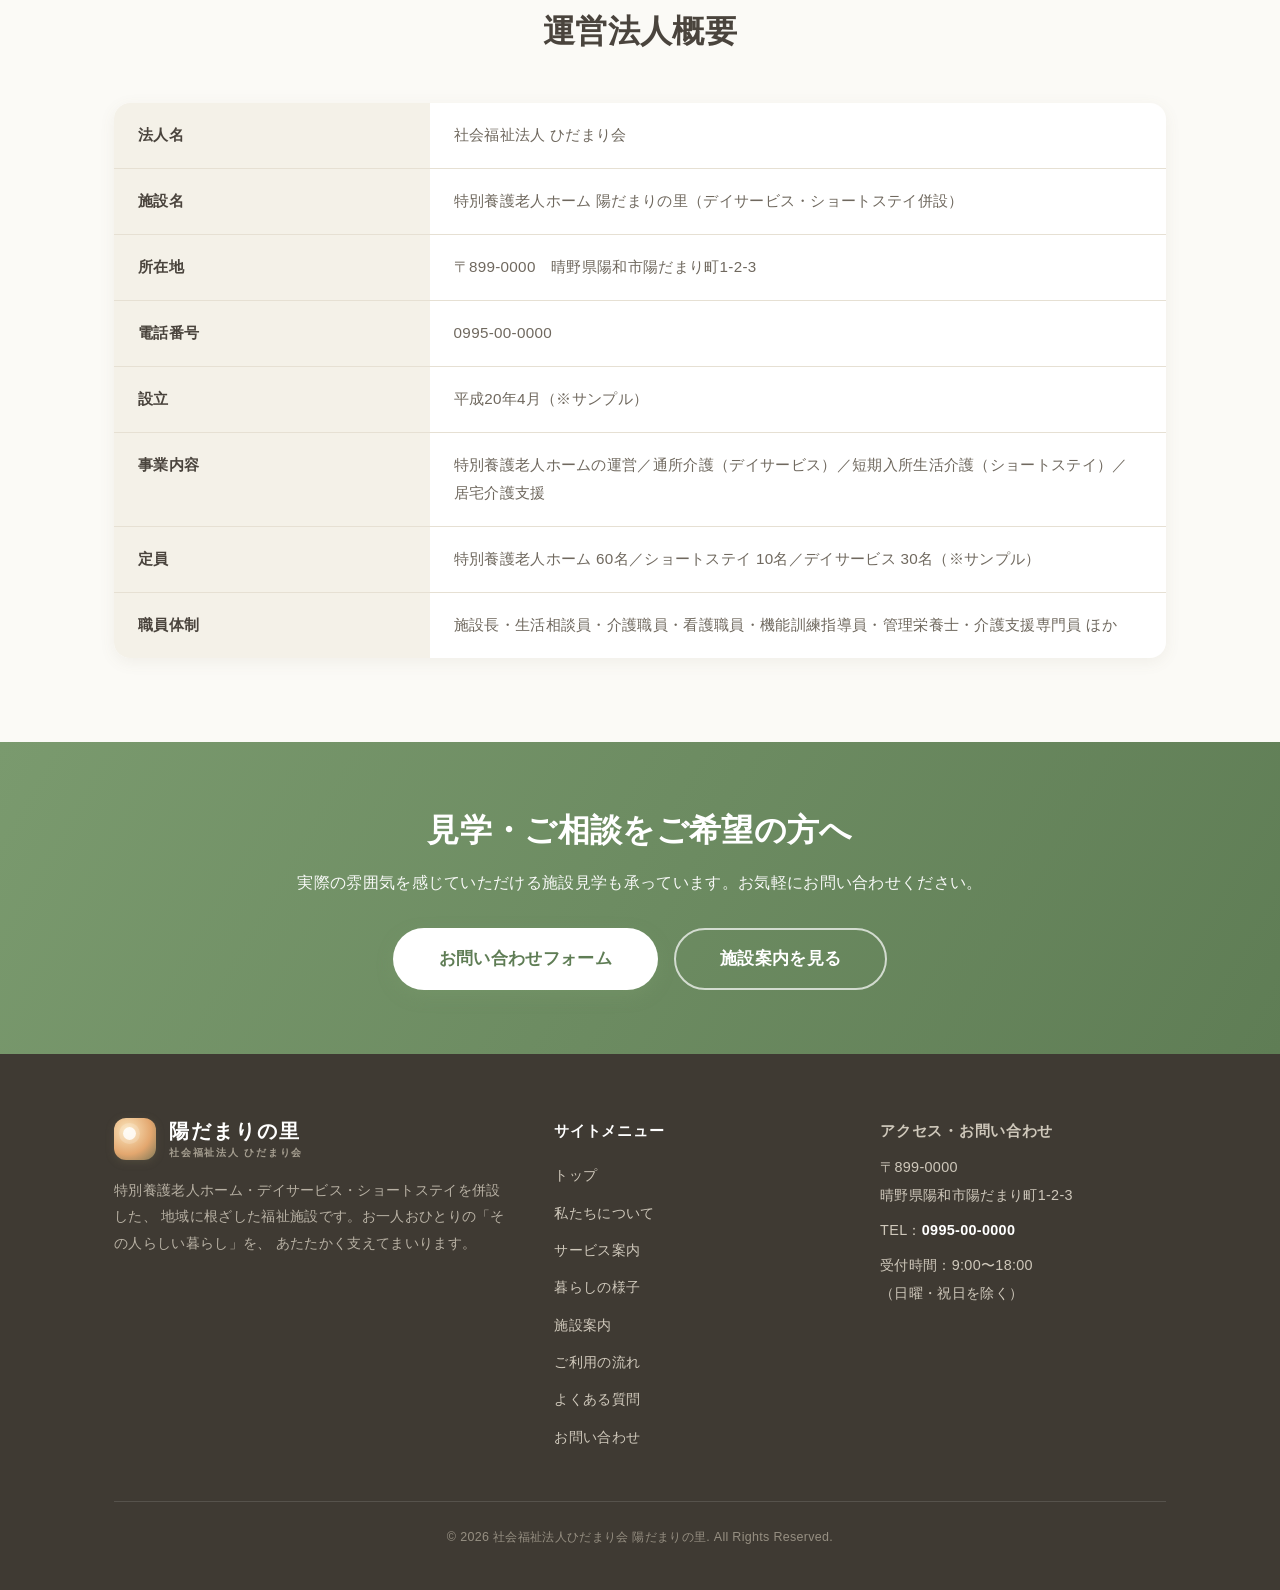
==== commit 61a1b433: "Update Hidamari location to fictional address" ====
--- a/about.html
+++ b/about.html
@@ -173,7 +173,7 @@
           <tbody>
             <tr><th>法人名</th><td>社会福祉法人 ひだまり会</td></tr>
             <tr><th>施設名</th><td>特別養護老人ホーム 陽だまりの里（デイサービス・ショートステイ併設）</td></tr>
-            <tr><th>所在地</th><td>〒899-0000　鹿児島県霧島市陽だまり町1-2-3</td></tr>
+            <tr><th>所在地</th><td>〒899-0000　晴野県陽和市陽だまり町1-2-3</td></tr>
             <tr><th>電話番号</th><td>0995-00-0000</td></tr>
             <tr><th>設立</th><td>平成20年4月（※サンプル）</td></tr>
             <tr><th>事業内容</th><td>特別養護老人ホームの運営／通所介護（デイサービス）／短期入所生活介護（ショートステイ）／居宅介護支援</td></tr>
@@ -230,7 +230,7 @@
         </div>
         <div class="footer__contact">
           <p class="footer__col-title">アクセス・お問い合わせ</p>
-          <p>〒899-0000<br />鹿児島県霧島市陽だまり町1-2-3</p>
+          <p>〒899-0000<br />晴野県陽和市陽だまり町1-2-3</p>
           <p>TEL：<strong>0995-00-0000</strong></p>
           <p>受付時間：9:00〜18:00<br />（日曜・祝日を除く）</p>
         </div>
